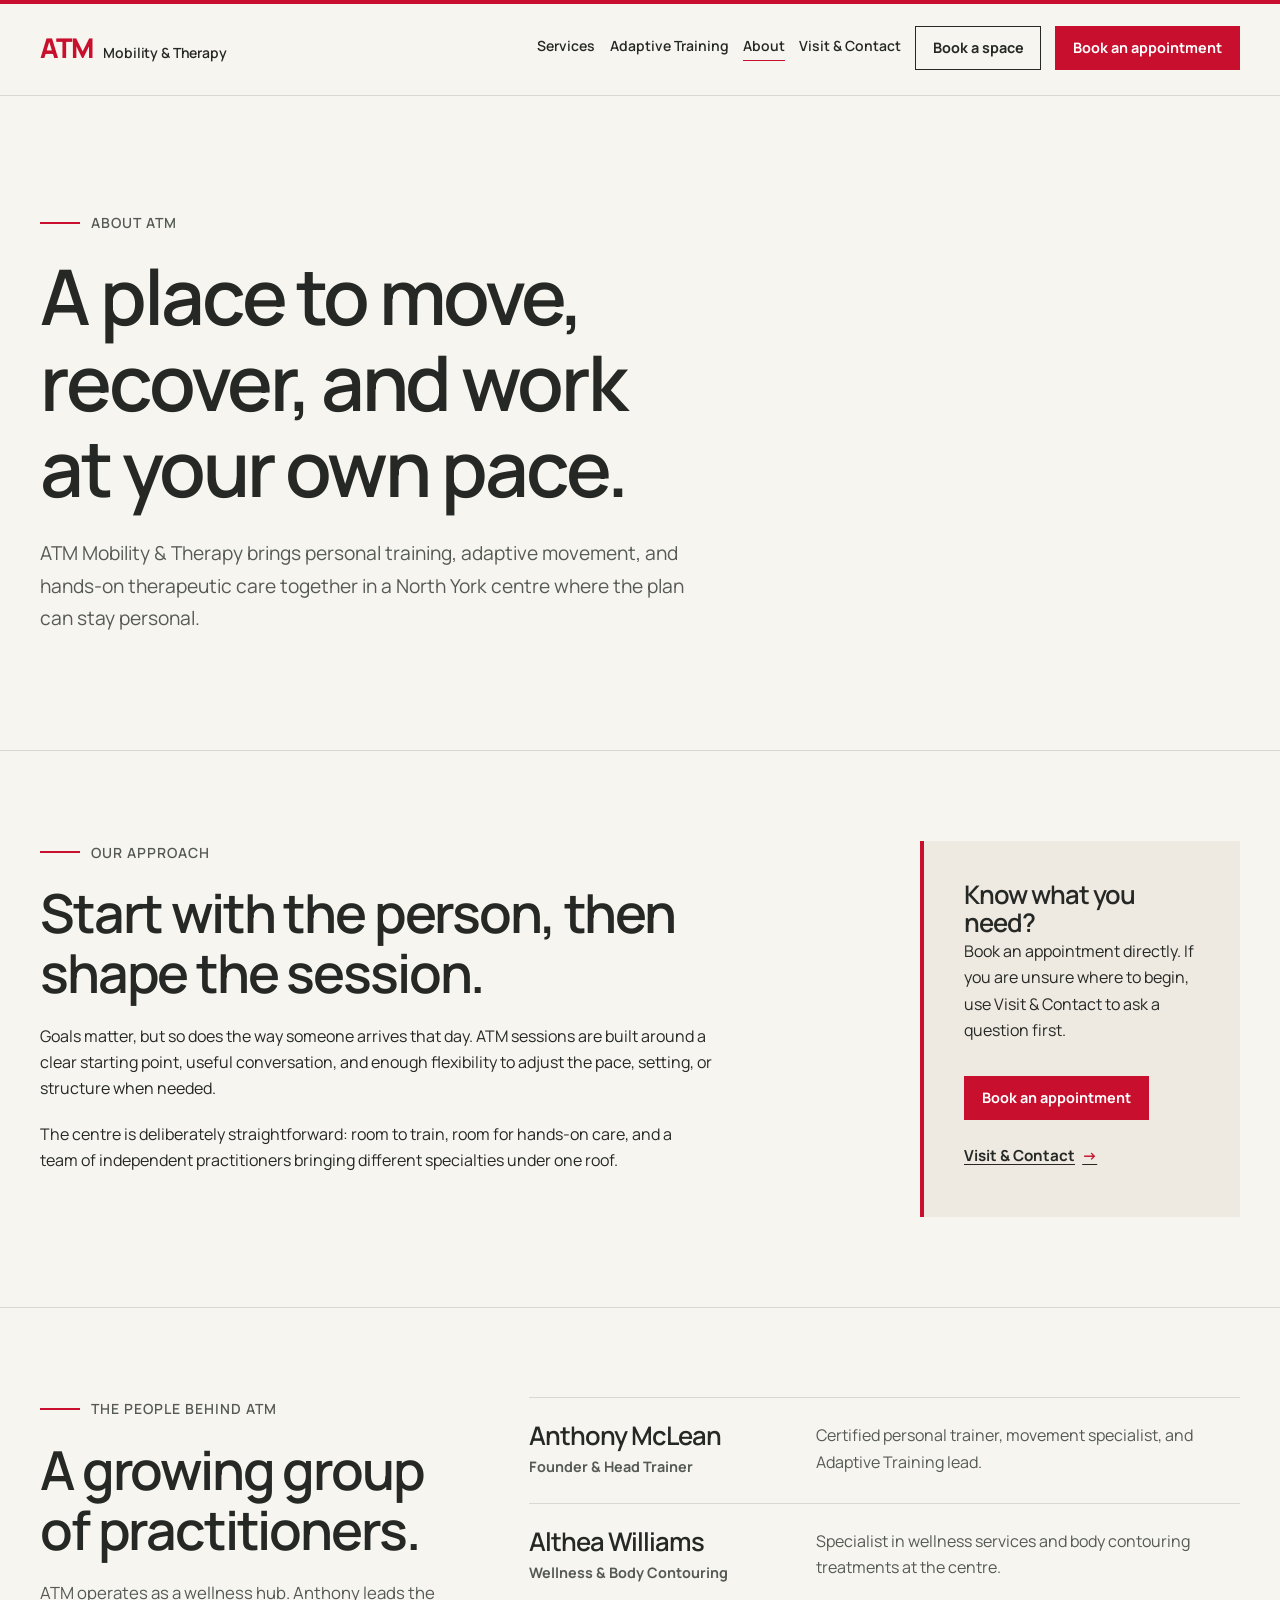
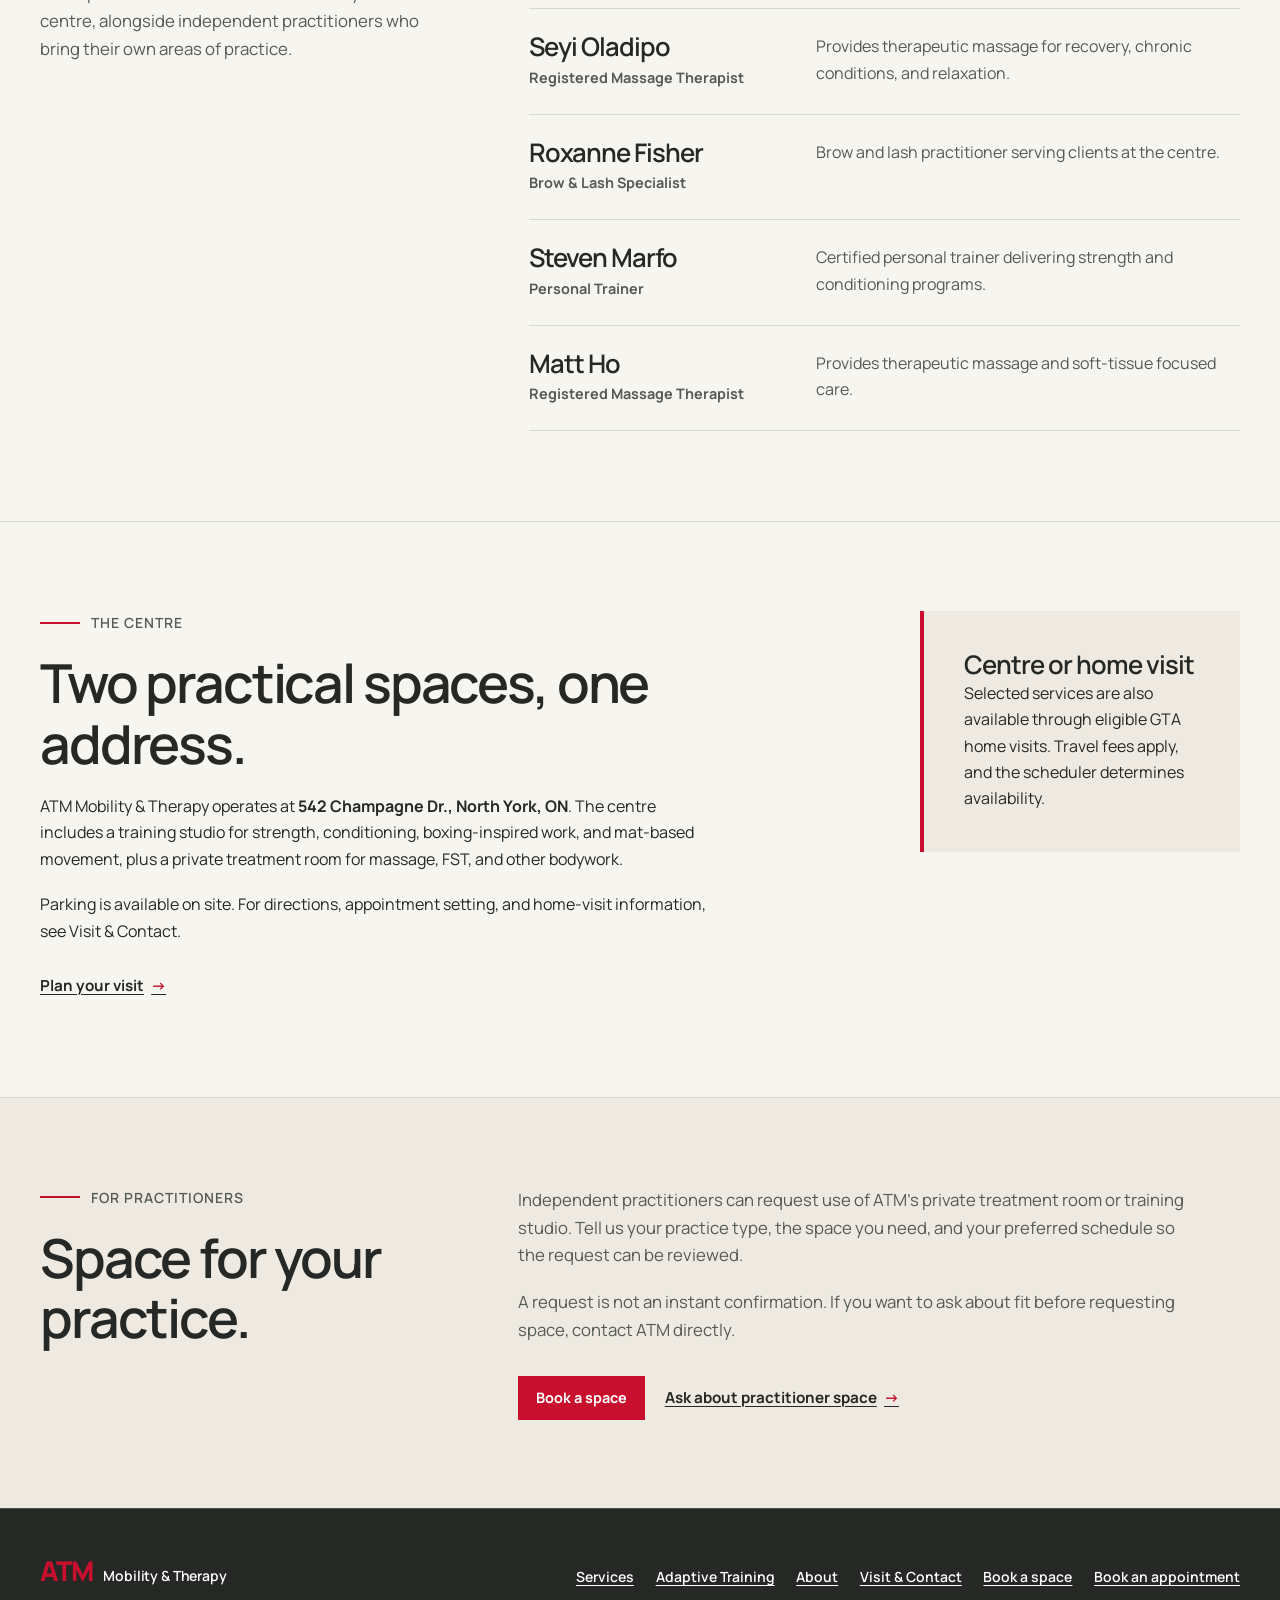
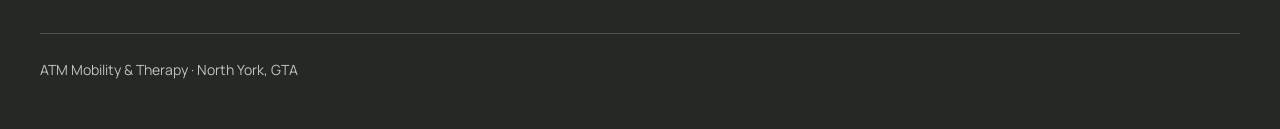
==== about.html @ 988692be "Add files via upload Deploy five-page editorial redesign" ====
<!DOCTYPE html>
<html lang="en">
<head>
  <meta charset="UTF-8">
  <meta name="viewport" content="width=device-width, initial-scale=1.0">
  <title>About ATM Mobility &amp; Therapy | People, approach, and space</title>
  <meta name="description" content="Meet the people behind ATM Mobility &amp; Therapy, learn about the North York centre, and request professional treatment or training space.">
  <meta property="og:title" content="About ATM Mobility &amp; Therapy | People, approach, and space">
  <meta property="og:description" content="Meet the people behind ATM, learn how sessions are approached, and explore the North York centre and practitioner space.">
  <meta property="og:type" content="website">
  <meta property="og:url" content="https://atmmobility.com/about.html">
  <meta property="og:site_name" content="ATM Mobility &amp; Therapy">
  <meta name="twitter:card" content="summary">
  <meta name="twitter:title" content="About ATM Mobility &amp; Therapy | People, approach, and space">
  <meta name="twitter:description" content="Meet the people behind ATM and learn about the North York centre and practitioner space.">
  <link rel="preconnect" href="https://fonts.googleapis.com">
  <link rel="preconnect" href="https://fonts.gstatic.com" crossorigin>
  <link href="https://fonts.googleapis.com/css2?family=Manrope:wght@400;500;600;700;800&amp;display=swap" rel="stylesheet">
  <link rel="canonical" href="https://atmmobility.com/about.html">
  <link rel="stylesheet" href="assets/site.css">
  <script type="application/ld+json">
  {
    "@context": "https://schema.org",
    "@type": "AboutPage",
    "name": "About ATM Mobility & Therapy",
    "url": "https://atmmobility.com/about.html",
    "mainEntity": {
      "@type": "LocalBusiness",
      "name": "ATM Mobility & Therapy",
      "address": {
        "@type": "PostalAddress",
        "streetAddress": "542 Champagne Dr.",
        "addressLocality": "North York",
        "addressRegion": "ON",
        "addressCountry": "CA"
      },
      "telephone": "+1-416-432-1684",
      "email": "info@atmmobility.com"
    }
  }
  </script>
</head>
<body>
  <a class="skip-link" href="#main">Skip to content</a>
  <header class="site-header">
    <a class="brand" href="index.html" aria-label="ATM Mobility &amp; Therapy home">ATM <span>Mobility &amp; Therapy</span></a>
    <button data-menu-toggle aria-expanded="false" aria-controls="site-menu" hidden>Menu</button>
    <nav id="site-menu" aria-label="Main navigation">
      <a href="services.html">Services</a>
      <a href="adaptive-training.html">Adaptive Training</a>
      <a href="about.html" aria-current="page">About</a>
      <a href="contact.html">Visit &amp; Contact</a>
      <a class="button button-outline" href="https://atm-practice-manager.onrender.com/request-space">Book a space</a>
      <a class="button" href="https://atm-practice-manager.onrender.com/schedule">Book an appointment</a>
    </nav>
  </header>

  <main id="main">
    <section class="page-intro" aria-labelledby="page-title">
      <div class="wrap">
        <p class="eyebrow">About ATM</p>
        <h1 id="page-title">A place to move, recover, and work at your own pace.</h1>
        <p class="lede">ATM Mobility &amp; Therapy brings personal training, adaptive movement, and hands-on therapeutic care together in a North York centre where the plan can stay personal.</p>
      </div>
    </section>

    <section class="detail-section" aria-labelledby="approach-heading">
      <div class="wrap article-grid">
        <div class="rich-text">
          <p class="eyebrow">Our approach</p>
          <h2 id="approach-heading">Start with the person, then shape the session.</h2>
          <p>Goals matter, but so does the way someone arrives that day. ATM sessions are built around a clear starting point, useful conversation, and enough flexibility to adjust the pace, setting, or structure when needed.</p>
          <p>The centre is deliberately straightforward: room to train, room for hands-on care, and a team of independent practitioners bringing different specialties under one roof.</p>
        </div>
        <aside class="callout">
          <h3>Know what you need?</h3>
          <p>Book an appointment directly. If you are unsure where to begin, use Visit &amp; Contact to ask a question first.</p>
          <div class="actions"><a class="button" href="https://atm-practice-manager.onrender.com/schedule">Book an appointment</a><a class="text-link" href="contact.html">Visit &amp; Contact</a></div>
        </aside>
      </div>
    </section>

    <section class="detail-section" id="team" aria-labelledby="team-heading">
      <div class="wrap section-grid">
        <div>
          <p class="eyebrow">The people behind ATM</p>
          <h2 id="team-heading">A growing group of practitioners.</h2>
          <p class="section-intro">ATM operates as a wellness hub. Anthony leads the centre, alongside independent practitioners who bring their own areas of practice.</p>
        </div>
        <div class="people-list">
          <article class="person"><div><h3>Anthony McLean</h3><p class="person-role">Founder &amp; Head Trainer</p></div><p>Certified personal trainer, movement specialist, and Adaptive Training lead.</p></article>
          <article class="person"><div><h3>Althea Williams</h3><p class="person-role">Wellness &amp; Body Contouring</p></div><p>Specialist in wellness services and body contouring treatments at the centre.</p></article>
          <article class="person"><div><h3>Seyi Oladipo</h3><p class="person-role">Registered Massage Therapist</p></div><p>Provides therapeutic massage for recovery, chronic conditions, and relaxation.</p></article>
          <article class="person"><div><h3>Roxanne Fisher</h3><p class="person-role">Brow &amp; Lash Specialist</p></div><p>Brow and lash practitioner serving clients at the centre.</p></article>
          <article class="person"><div><h3>Steven Marfo</h3><p class="person-role">Personal Trainer</p></div><p>Certified personal trainer delivering strength and conditioning programs.</p></article>
          <article class="person"><div><h3>Matt Ho</h3><p class="person-role">Registered Massage Therapist</p></div><p>Provides therapeutic massage and soft-tissue focused care.</p></article>
        </div>
      </div>
    </section>

    <section class="detail-section" id="centre" aria-labelledby="centre-heading">
      <div class="wrap article-grid">
        <div class="rich-text">
          <p class="eyebrow">The centre</p>
          <h2 id="centre-heading">Two practical spaces, one address.</h2>
          <p>ATM Mobility &amp; Therapy operates at <strong>542 Champagne Dr., North York, ON</strong>. The centre includes a training studio for strength, conditioning, boxing-inspired work, and mat-based movement, plus a private treatment room for massage, FST, and other bodywork.</p>
          <p>Parking is available on site. For directions, appointment setting, and home-visit information, see Visit &amp; Contact.</p>
          <p><a class="text-link" href="contact.html#visit">Plan your visit</a></p>
        </div>
        <aside class="callout">
          <h3>Centre or home visit</h3>
          <p>Selected services are also available through eligible GTA home visits. Travel fees apply, and the scheduler determines availability.</p>
        </aside>
      </div>
    </section>

    <section class="practitioner-band" id="practitioner-space" aria-labelledby="space-heading">
      <div class="wrap practitioner-grid">
        <div>
          <p class="eyebrow">For practitioners</p>
          <h2 id="space-heading">Space for your practice.</h2>
        </div>
        <div class="practitioner-copy">
          <p>Independent practitioners can request use of ATM's private treatment room or training studio. Tell us your practice type, the space you need, and your preferred schedule so the request can be reviewed.</p>
          <p class="section-intro">A request is not an instant confirmation. If you want to ask about fit before requesting space, contact ATM directly.</p>
          <div class="actions"><a class="button" href="https://atm-practice-manager.onrender.com/request-space">Book a space</a><a class="text-link" href="contact.html#practitioner-space">Ask about practitioner space</a></div>
        </div>
      </div>
    </section>
  </main>

  <footer class="site-footer">
    <div class="wrap footer-grid">
      <a class="brand" href="index.html" aria-label="ATM Mobility &amp; Therapy home">ATM <span>Mobility &amp; Therapy</span></a>
      <nav class="footer-links" aria-label="Footer navigation"><a href="services.html">Services</a><a href="adaptive-training.html">Adaptive Training</a><a href="about.html">About</a><a href="contact.html">Visit &amp; Contact</a><a href="https://atm-practice-manager.onrender.com/request-space">Book a space</a><a href="https://atm-practice-manager.onrender.com/schedule">Book an appointment</a></nav>
      <p class="footer-note">ATM Mobility &amp; Therapy · North York, GTA</p>
    </div>
  </footer>
  <script src="assets/site.js" defer></script>
</body>
</html>
---- assets/site.css ----
:root {
  --paper: #f7f5f0;
  --paper-deep: #eeeae1;
  --ink: #252824;
  --muted: #555a54;
  --line: #d8d9d1;
  --red: #c8102e;
  --red-dark: #9f0d25;
  --white: #fff;
  --measure: 75rem;
  --text-measure: 42rem;
  --shadow: 0 1.5rem 4rem rgba(37, 40, 36, .1);
}

*,
*::before,
*::after {
  box-sizing: border-box;
}

html {
  scroll-behavior: smooth;
  scroll-padding-top: 6rem;
}

body {
  margin: 0;
  background: var(--paper);
  color: var(--ink);
  font-family: Manrope, system-ui, -apple-system, BlinkMacSystemFont, "Segoe UI", sans-serif;
  font-size: 1rem;
  line-height: 1.65;
  text-rendering: optimizeLegibility;
}

body::before {
  position: fixed;
  inset: 0 0 auto;
  z-index: 100;
  height: .25rem;
  background: var(--red);
  content: "";
}

img {
  display: block;
  max-width: 100%;
}

a {
  color: inherit;
  text-underline-offset: .2em;
  text-decoration-thickness: .08em;
}

a:hover {
  text-decoration-color: var(--red);
}

button,
input,
select,
textarea {
  color: inherit;
  font: inherit;
}

a,
button,
input,
select,
textarea {
  touch-action: manipulation;
}

:focus-visible {
  outline: 3px solid var(--red);
  outline-offset: 5px;
}

h1,
h2,
h3 {
  margin-block: 0;
  font-weight: 600;
  letter-spacing: -.04em;
  line-height: 1.12;
  overflow-wrap: anywhere;
}

h1 {
  max-width: 12ch;
  font-size: clamp(2.8rem, 6vw, 5.6rem);
}

h2 {
  font-size: clamp(2.1rem, 4.2vw, 3.8rem);
}

h3 {
  font-size: clamp(1.25rem, 2vw, 1.6rem);
}

p {
  margin-block: 0;
}

.wrap {
  width: min(calc(100% - 3rem), var(--measure));
  margin-inline: auto;
}

.skip-link {
  position: fixed;
  top: .75rem;
  left: .75rem;
  z-index: 1000;
  padding: .7rem 1rem;
  background: var(--ink);
  color: var(--white);
  text-decoration: none;
  transform: translateY(-180%);
}

.skip-link:focus {
  transform: translateY(0);
}

.site-header {
  position: relative;
  z-index: 50;
  display: flex;
  min-height: 6rem;
  align-items: center;
  justify-content: space-between;
  gap: 1.5rem;
  padding: 1.15rem max(1.5rem, calc((100vw - var(--measure)) / 2));
  border-bottom: 1px solid var(--line);
  background: rgba(247, 245, 240, .96);
}

.brand {
  display: inline-flex;
  flex: 0 0 auto;
  min-width: 0;
  align-items: baseline;
  gap: .65rem;
  color: var(--red);
  font-size: 1.7rem;
  font-weight: 800;
  letter-spacing: -.05em;
  line-height: 1;
  text-decoration: none;
}

.brand span {
  min-width: 0;
  color: var(--ink);
  font-size: .875rem;
  font-weight: 600;
  letter-spacing: -.01em;
}

#site-menu {
  display: flex;
  flex: 1 1 30rem;
  flex-wrap: wrap;
  align-items: center;
  justify-content: flex-end;
  gap: clamp(.55rem, 1.1vw, 1.15rem);
}

#site-menu > a:not(.button) {
  padding-block: .65rem;
  font-size: .875rem;
  font-weight: 600;
  text-decoration: none;
  white-space: nowrap;
}

#site-menu > a:not(.button)::after {
  display: block;
  width: 100%;
  height: 1px;
  margin-top: .18rem;
  background: var(--red);
  content: "";
  transform: scaleX(0);
  transform-origin: left;
  transition: transform .18s ease;
}

#site-menu > a:not(.button):hover::after,
#site-menu > a[aria-current="page"]::after {
  transform: scaleX(1);
}

[data-menu-toggle] {
  min-height: 44px;
  padding: .55rem .9rem;
  border: 1px solid var(--ink);
  background: transparent;
  font-size: .875rem;
  font-weight: 700;
  cursor: pointer;
}

.button {
  display: inline-flex;
  min-height: 44px;
  align-items: center;
  justify-content: center;
  padding: .72rem 1.05rem;
  border: 1px solid var(--red);
  background: var(--red);
  color: var(--white);
  font-size: .9rem;
  font-weight: 700;
  line-height: 1.2;
  text-align: center;
  text-decoration: none;
  transition: background-color .18s ease, border-color .18s ease, color .18s ease;
}

.button:hover {
  border-color: var(--red-dark);
  background: var(--red-dark);
  text-decoration: none;
}

.button-outline {
  border-color: var(--ink);
  background: transparent;
  color: var(--ink);
}

.button-outline:hover {
  border-color: var(--ink);
  background: var(--ink);
  color: var(--white);
}

.button-light {
  border-color: var(--white);
  background: var(--white);
  color: var(--ink);
}

.button-light:hover {
  border-color: var(--paper-deep);
  background: var(--paper-deep);
}

.text-link {
  display: inline-flex;
  min-height: 44px;
  align-items: center;
  font-size: .95rem;
  font-weight: 700;
}

.text-link::after,
.service-link::after {
  margin-left: .45rem;
  color: var(--red);
  content: "\2192";
  transition: transform .18s ease;
}

.text-link:hover::after,
.service-link:hover::after {
  transform: translateX(.25rem);
}

.hero {
  padding-block: clamp(3.5rem, 8vw, 7.5rem);
}

.hero-grid {
  display: grid;
  grid-template-columns: 1.2fr 1fr;
  align-items: center;
  gap: clamp(2rem, 6vw, 6rem);
}

.hero-copy {
  padding-block: 1rem;
}

.hero-copy,
.hero-media,
.section-grid > *,
.article-grid > *,
.adaptive-grid > *,
.actions > * {
  min-width: 0;
}

.eyebrow {
  display: flex;
  align-items: center;
  gap: .7rem;
  margin: 0 0 1.2rem;
  color: var(--muted);
  font-size: .875rem;
  font-weight: 600;
  letter-spacing: .07em;
  text-transform: uppercase;
  overflow-wrap: anywhere;
}

.eyebrow::before {
  width: 2.5rem;
  height: 2px;
  background: var(--red);
  content: "";
}

.lede {
  max-width: 38rem;
  margin-top: 1.6rem;
  color: var(--muted);
  font-size: clamp(1.08rem, 1.5vw, 1.25rem);
  line-height: 1.7;
}

.actions {
  display: flex;
  flex-wrap: wrap;
  align-items: center;
  gap: .85rem 1.25rem;
  margin-top: 2rem;
}

.actions > * {
  white-space: normal;
  overflow-wrap: anywhere;
}

.hero-media {
  position: relative;
  margin: 0;
  overflow: hidden;
}

.hero-media::before {
  position: absolute;
  inset: -1.1rem 1.1rem 1.1rem -1.1rem;
  z-index: -1;
  border: 1px solid var(--line);
  content: "";
}

.hero-photo {
  width: 100%;
  height: auto;
  aspect-ratio: 3 / 4;
  object-fit: cover;
  object-position: 50% 43%;
  box-shadow: var(--shadow);
  transform: scale(1.035);
}

.section {
  padding-block: clamp(4.5rem, 9vw, 8rem);
  border-top: 1px solid var(--line);
}

.section-grid {
  display: grid;
  grid-template-columns: minmax(14rem, .72fr) minmax(0, 1.28fr);
  gap: clamp(2rem, 7vw, 7rem);
}

.section-heading {
  max-width: 12ch;
}

.section-intro {
  max-width: var(--text-measure);
  margin-top: 1.2rem;
  color: var(--muted);
  font-size: 1.05rem;
}

.service-list {
  border-bottom: 1px solid var(--line);
}

.service-row {
  display: grid;
  grid-template-columns: 1fr 1.4fr auto;
  align-items: start;
  gap: 2rem;
  padding-block: 2rem;
  border-top: 1px solid var(--line);
}

.service-row > * {
  min-width: 0;
}

.service-row h3 {
  padding-top: .12rem;
}

.service-row p {
  max-width: 34rem;
  color: var(--muted);
}

.service-link {
  display: inline-flex;
  min-height: 44px;
  align-items: center;
  font-size: .95rem;
  font-weight: 700;
  white-space: normal;
  overflow-wrap: anywhere;
}

.approach-grid {
  display: grid;
  grid-template-columns: 1fr 1fr;
  gap: clamp(2rem, 7vw, 7rem);
  align-items: end;
}

.approach-copy {
  max-width: 34rem;
}

.approach-copy p + p {
  margin-top: 1rem;
}

.location-grid {
  display: grid;
  grid-template-columns: 1.05fr .95fr;
  gap: clamp(2.5rem, 7vw, 7rem);
  align-items: center;
}

.location-media {
  margin: 0;
}

.location-frame {
  height: clamp(22rem, 48vw, 34rem);
  overflow: hidden;
  background: var(--ink);
}

.location-photo {
  width: 100%;
  height: 100%;
  object-fit: cover;
  object-position: 50% 30%;
}

figcaption {
  margin-top: .8rem;
  color: var(--muted);
  font-size: .875rem;
}

.location-copy address {
  margin-block: 1.4rem;
  font-size: 1.1rem;
  font-style: normal;
  font-weight: 700;
}

.location-copy p {
  max-width: 38rem;
  color: var(--muted);
}

.service-note {
  margin-top: 1.25rem;
  padding-left: 1.1rem;
  border-left: 3px solid var(--red);
  color: var(--ink) !important;
}

.practitioner-band {
  padding-block: clamp(3.5rem, 7vw, 5.5rem);
  border-top: 1px solid var(--line);
  background: var(--paper-deep);
}

.practitioner-grid {
  display: grid;
  grid-template-columns: .7fr 1.3fr;
  gap: clamp(2rem, 7vw, 7rem);
  align-items: start;
}

.practitioner-copy {
  max-width: 42rem;
}

.practitioner-copy p {
  color: var(--muted);
  font-size: 1.05rem;
}

.booking-band {
  padding-block: clamp(4rem, 9vw, 7rem);
  background: var(--ink);
  color: var(--white);
}

.booking-band .eyebrow {
  color: #d7dad4;
}

.booking-grid {
  display: grid;
  grid-template-columns: 1fr auto;
  gap: 2rem;
  align-items: end;
}

.booking-grid h2 {
  max-width: 14ch;
}

.booking-grid p {
  max-width: 40rem;
  margin-top: 1.2rem;
  color: #d7dad4;
}

.booking-band .text-link {
  color: var(--white);
}

.site-footer {
  padding-block: 3rem;
  border-top: 1px solid #4c514b;
  background: var(--ink);
  color: var(--white);
}

.footer-grid {
  display: grid;
  grid-template-columns: auto 1fr;
  gap: 2rem 4rem;
  align-items: start;
}

.site-footer .brand span {
  color: var(--white);
}

.footer-links {
  display: flex;
  flex-wrap: wrap;
  justify-content: flex-end;
  gap: .8rem 1.35rem;
}

.footer-links a {
  min-height: 44px;
  padding-block: .55rem;
  font-size: .875rem;
  font-weight: 600;
}

.footer-note {
  grid-column: 1 / -1;
  padding-top: 1.5rem;
  border-top: 1px solid #4c514b;
  color: #bfc3bd;
  font-size: .875rem;
}

/* Reusable text-led detail-page primitives. */
.page-intro {
  padding-block: clamp(4rem, 9vw, 8rem);
}

.page-intro .lede {
  max-width: var(--text-measure);
}

.article-grid {
  display: grid;
  grid-template-columns: minmax(0, 1fr) minmax(14rem, 20rem);
  gap: clamp(2.5rem, 7vw, 7rem);
  align-items: start;
}

.rich-text {
  max-width: var(--text-measure);
}

.rich-text > * + * {
  margin-top: 1.2rem;
}

.detail-section {
  padding-block: clamp(3.5rem, 7vw, 6rem);
  border-top: 1px solid var(--line);
}

.facts {
  margin: 0;
  border-top: 1px solid var(--line);
}

.facts div {
  display: grid;
  grid-template-columns: 1fr 1.5fr;
  gap: 1rem;
  padding-block: 1rem;
  border-bottom: 1px solid var(--line);
}

.facts dt {
  font-weight: 700;
}

.facts dd {
  margin: 0;
  color: var(--muted);
}

.callout {
  padding: clamp(1.5rem, 4vw, 2.5rem);
  border-left: 4px solid var(--red);
  background: var(--paper-deep);
}

.treatment-list {
  border-top: 1px solid var(--line);
}

.treatment {
  padding-block: 2rem;
  border-bottom: 1px solid var(--line);
}

.treatment > * + * {
  margin-top: .8rem;
}

.treatment p {
  max-width: 38rem;
  color: var(--muted);
}

.treatment-facts {
  color: var(--ink) !important;
}

.adaptive-grid {
  display: grid;
  grid-template-columns: minmax(0, 1.15fr) minmax(18rem, .85fr);
  gap: clamp(2rem, 7vw, 7rem);
  align-items: center;
}

.adaptive-media {
  margin: 0;
}

.adaptive-media img {
  width: 100%;
  height: auto;
  aspect-ratio: 1;
  object-fit: cover;
  object-position: center;
  box-shadow: var(--shadow);
}

@media (max-width: 1100px) {
  .site-header {
    flex-wrap: wrap;
    min-height: 5rem;
  }

  .js [data-menu-toggle] {
    display: inline-flex;
    margin-left: auto;
  }

  #site-menu {
    width: 100%;
    flex-direction: column;
    align-items: stretch;
    gap: .2rem;
    padding-block: .6rem 1rem;
  }

  #site-menu > a:not(.button) {
    min-height: 44px;
    padding: .65rem 0;
  }

  #site-menu > a:not(.button)::after {
    display: none;
  }

  .js #site-menu {
    display: none;
  }

  .js #site-menu.is-open {
    display: flex;
  }

  .booking-grid {
    grid-template-columns: 1fr;
    align-items: start;
  }

  .booking-grid .actions {
    margin-top: 0;
  }
}

@media (min-width: 1101px) {
  [data-menu-toggle] {
    display: none;
  }
}

@media (max-width: 800px) {
  .hero-grid,
  .section-grid,
  .approach-grid,
  .location-grid,
  .practitioner-grid,
  .article-grid,
  .adaptive-grid {
    grid-template-columns: 1fr;
  }

  .hero-copy {
    order: 1;
  }

  .hero-media {
    order: 2;
    width: min(92%, 34rem);
    margin: 1rem 0 0 auto;
  }

  .adaptive-media {
    width: min(92%, 34rem);
    margin: 1rem 0 0 auto;
  }

  .section-heading {
    max-width: 16ch;
  }

  .approach-grid {
    align-items: start;
  }

  .location-frame {
    height: clamp(20rem, 95vw, 30rem);
  }

  .footer-grid {
    grid-template-columns: 1fr;
  }

  .footer-links {
    justify-content: flex-start;
  }
}

@media (max-width: 700px) {
  .wrap {
    width: calc(100% - 2rem);
  }

  .site-header {
    gap: .75rem;
    padding-inline: 1rem;
  }

  .site-header .brand {
    flex: 1 1 0;
  }

  .site-header .brand span {
    max-width: 9rem;
    overflow-wrap: anywhere;
  }

  .hero {
    padding-top: 3.25rem;
  }

  .hero-grid,
  .service-row {
    grid-template-columns: 1fr;
  }

  .hero-media::before {
    inset: -.65rem .65rem .65rem -.65rem;
  }

  .service-row {
    gap: .75rem;
  }

  .service-link {
    justify-self: start;
  }

  .actions {
    align-items: stretch;
  }

  .actions .button {
    width: 100%;
  }

  .facts div {
    grid-template-columns: 1fr;
    gap: .25rem;
  }
}

@media (max-width: 360px) {
  .brand span {
    display: none;
  }
}

@media (prefers-reduced-motion: reduce) {
  *,
  *::before,
  *::after {
    scroll-behavior: auto !important;
    animation: none !important;
    transition: none !important;
  }
}

/* About and Visit & Contact. */
.people-list {
  border-top: 1px solid var(--line);
}

.person {
  display: grid;
  grid-template-columns: minmax(12rem, .75fr) minmax(0, 1.25fr);
  gap: 1rem 2rem;
  padding-block: 1.5rem;
  border-bottom: 1px solid var(--line);
}

.person > * {
  min-width: 0;
}

.person-role {
  margin-top: .25rem;
  color: var(--muted);
  font-size: .9rem;
  font-weight: 700;
}

.person > p {
  color: var(--muted);
}

.contact-grid {
  display: grid;
  grid-template-columns: minmax(0, 1fr) minmax(18rem, .85fr);
  gap: clamp(2.5rem, 7vw, 7rem);
  align-items: start;
}

.contact-grid > *,
.form-grid > * {
  min-width: 0;
}

.contact-details {
  margin: 0;
  border-top: 1px solid var(--line);
}

.contact-details div {
  display: grid;
  grid-template-columns: 6rem minmax(0, 1fr);
  gap: 1rem;
  padding-block: 1rem;
  border-bottom: 1px solid var(--line);
}

.contact-details dt {
  font-weight: 700;
}

.contact-details dd {
  min-width: 0;
  margin: 0;
  color: var(--muted);
  overflow-wrap: anywhere;
}

.plain-list {
  margin: 0;
  padding-left: 1.25rem;
}

.plain-list li + li {
  margin-top: .45rem;
}

.contact-form {
  display: grid;
  gap: 1.15rem;
}

.form-grid {
  display: grid;
  grid-template-columns: repeat(2, minmax(0, 1fr));
  gap: 1rem;
}

.contact-form label {
  display: grid;
  gap: .45rem;
  font-size: .9rem;
  font-weight: 700;
}

.contact-form input,
.contact-form select,
.contact-form textarea {
  width: 100%;
  min-height: 48px;
  padding: .75rem .85rem;
  border: 1px solid #9b9e98;
  border-radius: 0;
  background: var(--white);
}

.contact-form textarea {
  min-height: 9rem;
  resize: vertical;
}

.contact-form .button {
  justify-self: start;
}

.contact-status {
  min-height: 1.65em;
  color: var(--muted);
  font-size: .9rem;
}

@media (max-width: 800px) {
  .person,
  .contact-grid {
    grid-template-columns: 1fr;
  }
}

@media (max-width: 540px) {
  .form-grid,
  .contact-details div {
    grid-template-columns: 1fr;
  }
}
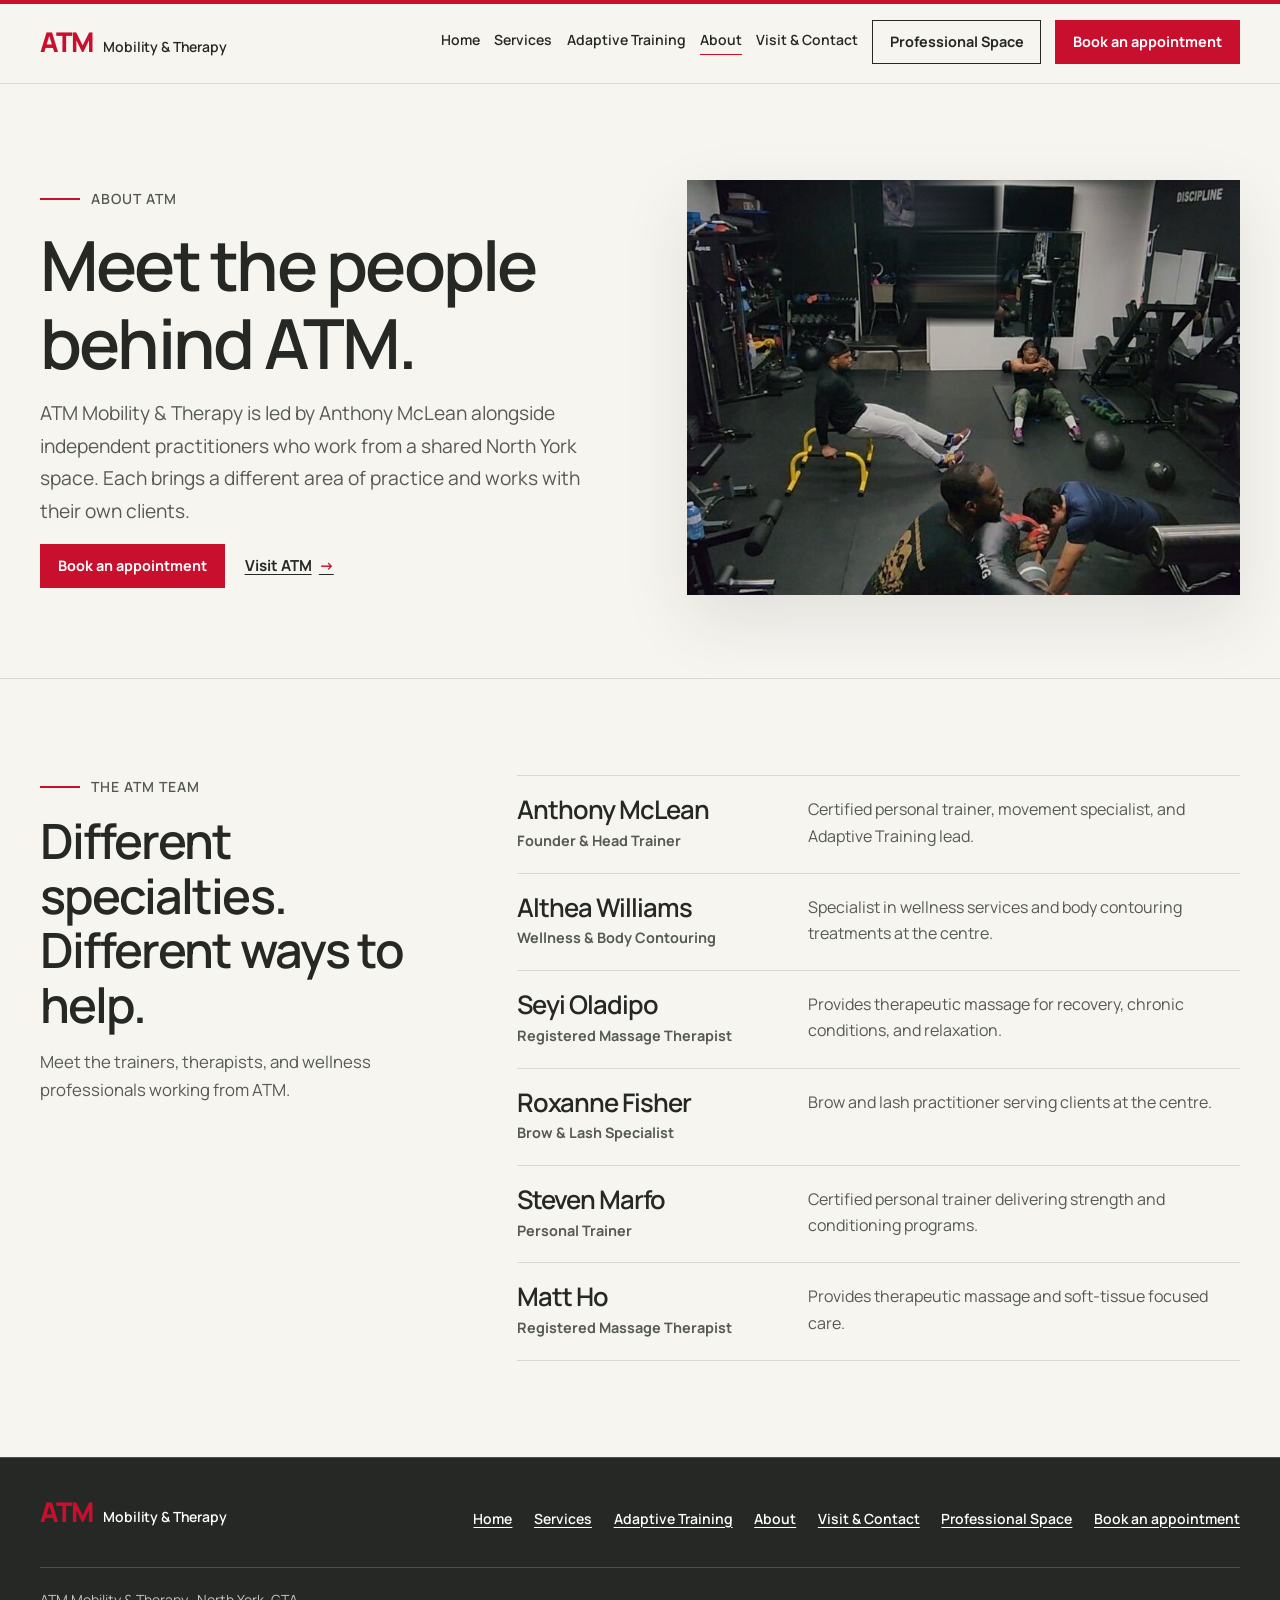
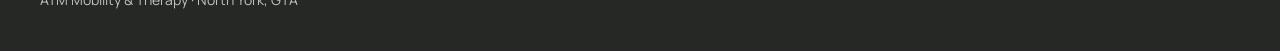
==== commit e04f5031: "Add files via upload" ====
--- a/about.html
+++ b/about.html
@@ -3,16 +3,16 @@
 <head>
   <meta charset="UTF-8">
   <meta name="viewport" content="width=device-width, initial-scale=1.0">
-  <title>About ATM Mobility &amp; Therapy | People, approach, and space</title>
-  <meta name="description" content="Meet the people behind ATM Mobility &amp; Therapy, learn about the North York centre, and request professional treatment or training space.">
-  <meta property="og:title" content="About ATM Mobility &amp; Therapy | People, approach, and space">
-  <meta property="og:description" content="Meet the people behind ATM, learn how sessions are approached, and explore the North York centre and practitioner space.">
+  <title>About ATM Mobility &amp; Therapy | Meet the team</title>
+  <meta name="description" content="Meet Anthony McLean and the independent practitioners who work from ATM Mobility &amp; Therapy in North York.">
+  <meta property="og:title" content="About ATM Mobility &amp; Therapy | Meet the team">
+  <meta property="og:description" content="Meet the people behind ATM Mobility &amp; Therapy in North York.">
   <meta property="og:type" content="website">
   <meta property="og:url" content="https://atmmobility.com/about.html">
   <meta property="og:site_name" content="ATM Mobility &amp; Therapy">
   <meta name="twitter:card" content="summary">
-  <meta name="twitter:title" content="About ATM Mobility &amp; Therapy | People, approach, and space">
-  <meta name="twitter:description" content="Meet the people behind ATM and learn about the North York centre and practitioner space.">
+  <meta name="twitter:title" content="About ATM Mobility &amp; Therapy | Meet the team">
+  <meta name="twitter:description" content="Meet the people behind ATM Mobility &amp; Therapy in North York.">
   <link rel="preconnect" href="https://fonts.googleapis.com">
   <link rel="preconnect" href="https://fonts.gstatic.com" crossorigin>
   <link href="https://fonts.googleapis.com/css2?family=Manrope:wght@400;500;600;700;800&amp;display=swap" rel="stylesheet">
@@ -46,46 +46,35 @@
     <a class="brand" href="index.html" aria-label="ATM Mobility &amp; Therapy home">ATM <span>Mobility &amp; Therapy</span></a>
     <button data-menu-toggle aria-expanded="false" aria-controls="site-menu" hidden>Menu</button>
     <nav id="site-menu" aria-label="Main navigation">
+      <a href="index.html">Home</a>
       <a href="services.html">Services</a>
       <a href="adaptive-training.html">Adaptive Training</a>
       <a href="about.html" aria-current="page">About</a>
       <a href="contact.html">Visit &amp; Contact</a>
-      <a class="button button-outline" href="https://atm-practice-manager.onrender.com/request-space">Book a space</a>
+      <a class="button button-outline" href="professional-space.html">Professional Space</a>
       <a class="button" href="https://atm-practice-manager.onrender.com/schedule">Book an appointment</a>
     </nav>
   </header>
 
   <main id="main">
-    <section class="page-intro" aria-labelledby="page-title">
-      <div class="wrap">
-        <p class="eyebrow">About ATM</p>
-        <h1 id="page-title">A place to move, recover, and work at your own pace.</h1>
-        <p class="lede">ATM Mobility &amp; Therapy brings personal training, adaptive movement, and hands-on therapeutic care together in a North York centre where the plan can stay personal.</p>
+    <section class="page-intro about-intro" aria-labelledby="page-title">
+      <div class="wrap media-split">
+        <div class="marketing-copy">
+          <p class="eyebrow">About ATM</p>
+          <h1 id="page-title">Meet the people behind ATM.</h1>
+          <p class="lede">ATM Mobility &amp; Therapy is led by Anthony McLean alongside independent practitioners who work from a shared North York space. Each brings a different area of practice and works with their own clients.</p>
+          <div class="actions"><a class="button" href="https://atm-practice-manager.onrender.com/schedule">Book an appointment</a><a class="text-link" href="contact.html#visit">Visit ATM</a></div>
+        </div>
+        <figure class="editorial-media about-hero-media"><img src="group.jpg" alt="A small group training together with a coach at ATM" width="1200" height="800" fetchpriority="high"></figure>
       </div>
     </section>
 
-    <section class="detail-section" aria-labelledby="approach-heading">
-      <div class="wrap article-grid">
-        <div class="rich-text">
-          <p class="eyebrow">Our approach</p>
-          <h2 id="approach-heading">Start with the person, then shape the session.</h2>
-          <p>Goals matter, but so does the way someone arrives that day. ATM sessions are built around a clear starting point, useful conversation, and enough flexibility to adjust the pace, setting, or structure when needed.</p>
-          <p>The centre is deliberately straightforward: room to train, room for hands-on care, and a team of independent practitioners bringing different specialties under one roof.</p>
-        </div>
-        <aside class="callout">
-          <h3>Know what you need?</h3>
-          <p>Book an appointment directly. If you are unsure where to begin, use Visit &amp; Contact to ask a question first.</p>
-          <div class="actions"><a class="button" href="https://atm-practice-manager.onrender.com/schedule">Book an appointment</a><a class="text-link" href="contact.html">Visit &amp; Contact</a></div>
-        </aside>
-      </div>
-    </section>
-
-    <section class="detail-section" id="team" aria-labelledby="team-heading">
+    <section class="marketing-section" id="team" aria-labelledby="team-heading">
       <div class="wrap section-grid">
         <div>
-          <p class="eyebrow">The people behind ATM</p>
-          <h2 id="team-heading">A growing group of practitioners.</h2>
-          <p class="section-intro">ATM operates as a wellness hub. Anthony leads the centre, alongside independent practitioners who bring their own areas of practice.</p>
+          <p class="eyebrow">The ATM team</p>
+          <h2 id="team-heading">Different specialties. Different ways to help.</h2>
+          <p class="section-intro">Meet the trainers, therapists, and wellness professionals working from ATM.</p>
         </div>
         <div class="people-list">
           <article class="person"><div><h3>Anthony McLean</h3><p class="person-role">Founder &amp; Head Trainer</p></div><p>Certified personal trainer, movement specialist, and Adaptive Training lead.</p></article>
@@ -97,42 +86,12 @@
         </div>
       </div>
     </section>
-
-    <section class="detail-section" id="centre" aria-labelledby="centre-heading">
-      <div class="wrap article-grid">
-        <div class="rich-text">
-          <p class="eyebrow">The centre</p>
-          <h2 id="centre-heading">Two practical spaces, one address.</h2>
-          <p>ATM Mobility &amp; Therapy operates at <strong>542 Champagne Dr., North York, ON</strong>. The centre includes a training studio for strength, conditioning, boxing-inspired work, and mat-based movement, plus a private treatment room for massage, FST, and other bodywork.</p>
-          <p>Parking is available on site. For directions, appointment setting, and home-visit information, see Visit &amp; Contact.</p>
-          <p><a class="text-link" href="contact.html#visit">Plan your visit</a></p>
-        </div>
-        <aside class="callout">
-          <h3>Centre or home visit</h3>
-          <p>Selected services are also available through eligible GTA home visits. Travel fees apply, and the scheduler determines availability.</p>
-        </aside>
-      </div>
-    </section>
-
-    <section class="practitioner-band" id="practitioner-space" aria-labelledby="space-heading">
-      <div class="wrap practitioner-grid">
-        <div>
-          <p class="eyebrow">For practitioners</p>
-          <h2 id="space-heading">Space for your practice.</h2>
-        </div>
-        <div class="practitioner-copy">
-          <p>Independent practitioners can request use of ATM's private treatment room or training studio. Tell us your practice type, the space you need, and your preferred schedule so the request can be reviewed.</p>
-          <p class="section-intro">A request is not an instant confirmation. If you want to ask about fit before requesting space, contact ATM directly.</p>
-          <div class="actions"><a class="button" href="https://atm-practice-manager.onrender.com/request-space">Book a space</a><a class="text-link" href="contact.html#practitioner-space">Ask about practitioner space</a></div>
-        </div>
-      </div>
-    </section>
   </main>
 
   <footer class="site-footer">
     <div class="wrap footer-grid">
       <a class="brand" href="index.html" aria-label="ATM Mobility &amp; Therapy home">ATM <span>Mobility &amp; Therapy</span></a>
-      <nav class="footer-links" aria-label="Footer navigation"><a href="services.html">Services</a><a href="adaptive-training.html">Adaptive Training</a><a href="about.html">About</a><a href="contact.html">Visit &amp; Contact</a><a href="https://atm-practice-manager.onrender.com/request-space">Book a space</a><a href="https://atm-practice-manager.onrender.com/schedule">Book an appointment</a></nav>
+      <nav class="footer-links" aria-label="Footer navigation"><a href="index.html">Home</a><a href="services.html">Services</a><a href="adaptive-training.html">Adaptive Training</a><a href="about.html">About</a><a href="contact.html">Visit &amp; Contact</a><a href="professional-space.html">Professional Space</a><a href="https://atm-practice-manager.onrender.com/schedule">Book an appointment</a></nav>
       <p class="footer-note">ATM Mobility &amp; Therapy · North York, GTA</p>
     </div>
   </footer>
--- a/assets/site.css
+++ b/assets/site.css
@@ -90,11 +90,11 @@
 
 h1 {
   max-width: 12ch;
-  font-size: clamp(2.8rem, 6vw, 5.6rem);
+  font-size: clamp(2.5rem, 5.4vw, 5rem);
 }
 
 h2 {
-  font-size: clamp(2.1rem, 4.2vw, 3.8rem);
+  font-size: clamp(1.9rem, 3.8vw, 3.3rem);
 }
 
 h3 {
@@ -130,11 +130,11 @@
   position: relative;
   z-index: 50;
   display: flex;
-  min-height: 6rem;
+  min-height: 5.25rem;
   align-items: center;
   justify-content: space-between;
   gap: 1.5rem;
-  padding: 1.15rem max(1.5rem, calc((100vw - var(--measure)) / 2));
+  padding: .9rem max(1.5rem, calc((100vw - var(--measure)) / 2));
   border-bottom: 1px solid var(--line);
   background: rgba(247, 245, 240, .96);
 }
@@ -273,14 +273,14 @@
 }
 
 .hero {
-  padding-block: clamp(3.5rem, 8vw, 7.5rem);
+  padding-block: clamp(3rem, 6.8vw, 6.25rem);
 }
 
 .hero-grid {
   display: grid;
   grid-template-columns: 1.2fr 1fr;
   align-items: center;
-  gap: clamp(2rem, 6vw, 6rem);
+  gap: clamp(1.75rem, 5vw, 5rem);
 }
 
 .hero-copy {
@@ -300,7 +300,7 @@
   display: flex;
   align-items: center;
   gap: .7rem;
-  margin: 0 0 1.2rem;
+  margin: 0 0 1rem;
   color: var(--muted);
   font-size: .875rem;
   font-weight: 600;
@@ -318,7 +318,7 @@
 
 .lede {
   max-width: 38rem;
-  margin-top: 1.6rem;
+  margin-top: 1.3rem;
   color: var(--muted);
   font-size: clamp(1.08rem, 1.5vw, 1.25rem);
   line-height: 1.7;
@@ -329,7 +329,7 @@
   flex-wrap: wrap;
   align-items: center;
   gap: .85rem 1.25rem;
-  margin-top: 2rem;
+  margin-top: 1.6rem;
 }
 
 .actions > * {
@@ -362,14 +362,14 @@
 }
 
 .section {
-  padding-block: clamp(4.5rem, 9vw, 8rem);
+  padding-block: clamp(3.75rem, 7.5vw, 6.5rem);
   border-top: 1px solid var(--line);
 }
 
 .section-grid {
   display: grid;
   grid-template-columns: minmax(14rem, .72fr) minmax(0, 1.28fr);
-  gap: clamp(2rem, 7vw, 7rem);
+  gap: clamp(1.75rem, 5.5vw, 5.5rem);
 }
 
 .section-heading {
@@ -378,7 +378,7 @@
 
 .section-intro {
   max-width: var(--text-measure);
-  margin-top: 1.2rem;
+  margin-top: 1rem;
   color: var(--muted);
   font-size: 1.05rem;
 }
@@ -392,7 +392,7 @@
   grid-template-columns: 1fr 1.4fr auto;
   align-items: start;
   gap: 2rem;
-  padding-block: 2rem;
+  padding-block: 1.6rem;
   border-top: 1px solid var(--line);
 }
 
@@ -422,7 +422,7 @@
 .approach-grid {
   display: grid;
   grid-template-columns: 1fr 1fr;
-  gap: clamp(2rem, 7vw, 7rem);
+  gap: clamp(1.75rem, 5.5vw, 5.5rem);
   align-items: end;
 }
 
@@ -437,7 +437,7 @@
 .location-grid {
   display: grid;
   grid-template-columns: 1.05fr .95fr;
-  gap: clamp(2.5rem, 7vw, 7rem);
+  gap: clamp(2rem, 5.5vw, 5.5rem);
   align-items: center;
 }
 
@@ -484,7 +484,7 @@
 }
 
 .practitioner-band {
-  padding-block: clamp(3.5rem, 7vw, 5.5rem);
+  padding-block: clamp(2.9rem, 5.8vw, 4.6rem);
   border-top: 1px solid var(--line);
   background: var(--paper-deep);
 }
@@ -492,7 +492,7 @@
 .practitioner-grid {
   display: grid;
   grid-template-columns: .7fr 1.3fr;
-  gap: clamp(2rem, 7vw, 7rem);
+  gap: clamp(1.75rem, 5.5vw, 5.5rem);
   align-items: start;
 }
 
@@ -506,7 +506,7 @@
 }
 
 .booking-band {
-  padding-block: clamp(4rem, 9vw, 7rem);
+  padding-block: clamp(3.4rem, 7.5vw, 5.75rem);
   background: var(--ink);
   color: var(--white);
 }
@@ -528,7 +528,7 @@
 
 .booking-grid p {
   max-width: 40rem;
-  margin-top: 1.2rem;
+  margin-top: 1rem;
   color: #d7dad4;
 }
 
@@ -537,7 +537,7 @@
 }
 
 .site-footer {
-  padding-block: 3rem;
+  padding-block: 2.5rem;
   border-top: 1px solid #4c514b;
   background: var(--ink);
   color: var(--white);
@@ -546,7 +546,7 @@
 .footer-grid {
   display: grid;
   grid-template-columns: auto 1fr;
-  gap: 2rem 4rem;
+  gap: 1.6rem 3rem;
   align-items: start;
 }
 
@@ -570,7 +570,7 @@
 
 .footer-note {
   grid-column: 1 / -1;
-  padding-top: 1.5rem;
+  padding-top: 1.2rem;
   border-top: 1px solid #4c514b;
   color: #bfc3bd;
   font-size: .875rem;
@@ -578,7 +578,7 @@
 
 /* Reusable text-led detail-page primitives. */
 .page-intro {
-  padding-block: clamp(4rem, 9vw, 8rem);
+  padding-block: clamp(3.25rem, 7.5vw, 6.5rem);
 }
 
 .page-intro .lede {
@@ -588,7 +588,7 @@
 .article-grid {
   display: grid;
   grid-template-columns: minmax(0, 1fr) minmax(14rem, 20rem);
-  gap: clamp(2.5rem, 7vw, 7rem);
+  gap: clamp(2rem, 5.5vw, 5.5rem);
   align-items: start;
 }
 
@@ -597,11 +597,11 @@
 }
 
 .rich-text > * + * {
-  margin-top: 1.2rem;
+  margin-top: 1rem;
 }
 
 .detail-section {
-  padding-block: clamp(3.5rem, 7vw, 6rem);
+  padding-block: clamp(3rem, 6vw, 5rem);
   border-top: 1px solid var(--line);
 }
 
@@ -638,7 +638,7 @@
 }
 
 .treatment {
-  padding-block: 2rem;
+  padding-block: 1.6rem;
   border-bottom: 1px solid var(--line);
 }
 
@@ -658,7 +658,7 @@
 .adaptive-grid {
   display: grid;
   grid-template-columns: minmax(0, 1.15fr) minmax(18rem, .85fr);
-  gap: clamp(2rem, 7vw, 7rem);
+  gap: clamp(1.75rem, 5.5vw, 5.5rem);
   align-items: center;
 }
 
@@ -853,7 +853,7 @@
   display: grid;
   grid-template-columns: minmax(12rem, .75fr) minmax(0, 1.25fr);
   gap: 1rem 2rem;
-  padding-block: 1.5rem;
+  padding-block: 1.25rem;
   border-bottom: 1px solid var(--line);
 }
 
@@ -875,7 +875,7 @@
 .contact-grid {
   display: grid;
   grid-template-columns: minmax(0, 1fr) minmax(18rem, .85fr);
-  gap: clamp(2.5rem, 7vw, 7rem);
+  gap: clamp(2rem, 5.5vw, 5.5rem);
   align-items: start;
 }
 
@@ -974,3 +974,267 @@
     grid-template-columns: 1fr;
   }
 }
+
+/* Marketing refresh: stronger visual rhythm without returning to card-heavy layouts. */
+.marketing-section {
+  padding-block: clamp(3.75rem, 7.5vw, 6.5rem);
+  border-top: 1px solid var(--line);
+}
+
+.media-split {
+  display: grid;
+  grid-template-columns: minmax(0, 1fr) minmax(18rem, .95fr);
+  gap: clamp(2rem, 5vw, 5rem);
+  align-items: center;
+}
+
+.media-split > *,
+.statement-grid > *,
+.location-simple-grid > * {
+  min-width: 0;
+}
+
+.media-split-reverse {
+  grid-template-columns: minmax(18rem, .95fr) minmax(0, 1fr);
+}
+
+.media-split-reverse .editorial-media {
+  order: -1;
+}
+
+.marketing-copy {
+  max-width: 42rem;
+}
+
+.marketing-copy > * + * {
+  margin-top: 1rem;
+}
+
+.marketing-copy .eyebrow + h2 {
+  margin-top: 0;
+}
+
+.marketing-service-list {
+  margin-block: 1.6rem;
+  border-top: 1px solid var(--line);
+}
+
+.marketing-service {
+  padding-block: 1.1rem;
+  border-bottom: 1px solid var(--line);
+}
+
+.marketing-service p {
+  max-width: 38rem;
+  margin-top: .65rem;
+  color: var(--muted);
+}
+
+.marketing-service-featured {
+  padding-left: 1.25rem;
+  border-left: 3px solid var(--red);
+}
+
+.marketing-service-featured .service-link {
+  margin-top: .65rem;
+}
+
+.editorial-media {
+  margin: 0;
+  overflow: hidden;
+  background: var(--ink);
+  box-shadow: var(--shadow);
+}
+
+.editorial-media img {
+  width: 100%;
+  height: auto;
+  aspect-ratio: 4 / 5;
+  object-fit: cover;
+}
+
+.editorial-media-training img {
+  aspect-ratio: 4 / 5;
+  object-position: 50% 30%;
+}
+
+.editorial-media-square img {
+  aspect-ratio: 1;
+  object-position: center;
+}
+
+.editorial-media-therapeutic img {
+  aspect-ratio: 4 / 5;
+  object-position: 50% 50%;
+}
+
+.supporting-line {
+  margin-top: 1.25rem;
+  color: var(--muted);
+  font-size: .9rem;
+  font-weight: 700;
+}
+
+.statement-band {
+  padding-block: clamp(3.75rem, 7.5vw, 6.25rem);
+  background: var(--ink);
+  color: var(--white);
+}
+
+.statement-grid {
+  display: grid;
+  grid-template-columns: minmax(0, .9fr) minmax(0, 1.1fr);
+  gap: clamp(2rem, 5.5vw, 5.5rem);
+  align-items: end;
+}
+
+.statement-band .eyebrow,
+.statement-copy {
+  color: #d7dad4;
+}
+
+.statement-copy {
+  max-width: 42rem;
+  font-size: clamp(1.1rem, 1.8vw, 1.35rem);
+  line-height: 1.65;
+}
+
+.therapeutic-feature {
+  background: var(--paper-deep);
+}
+
+.location-simple-grid {
+  display: grid;
+  grid-template-columns: minmax(0, .9fr) minmax(0, 1.1fr);
+  gap: clamp(2rem, 5.5vw, 5.5rem);
+  align-items: start;
+}
+
+.location-simple-copy {
+  max-width: 42rem;
+}
+
+.location-simple-copy > * + * {
+  margin-top: 1rem;
+}
+
+.location-simple-copy p {
+  color: var(--muted);
+}
+
+.booking-band-strong {
+  border-top: .35rem solid var(--red);
+}
+
+@media (max-width: 800px) {
+  .media-split,
+  .media-split-reverse,
+  .statement-grid,
+  .location-simple-grid {
+    grid-template-columns: 1fr;
+  }
+
+  .media-split-reverse .editorial-media {
+    order: initial;
+  }
+
+  .editorial-media {
+    width: min(94%, 34rem);
+    margin-inline: auto;
+  }
+}
+
+.service-price {
+  color: var(--ink) !important;
+  font-size: 1rem;
+}
+
+.service-text-feature {
+  background: var(--paper);
+}
+
+.editorial-media-fst img {
+  aspect-ratio: 4 / 5;
+  object-position: 50% 43%;
+}
+
+.about-intro {
+  padding-bottom: clamp(3.5rem, 6.5vw, 5.5rem);
+}
+
+.about-hero-media img {
+  aspect-ratio: 4 / 3;
+  object-position: center;
+}
+
+.adaptive-statement .statement-copy,
+.home-visit-copy {
+  max-width: 44rem;
+}
+
+.home-visit-copy > * + * {
+  margin-top: 1rem;
+}
+
+.statement-band .text-link {
+  color: var(--white);
+}
+
+/* Professional Space landing page. */
+.professional-space-intro {
+  padding-bottom: clamp(2.75rem, 6vw, 4.75rem);
+}
+
+.space-section-heading {
+  max-width: 44rem;
+  margin-bottom: clamp(1.5rem, 3.5vw, 2.5rem);
+}
+
+.space-options {
+  display: grid;
+  grid-template-columns: repeat(2, minmax(0, 1fr));
+  border-top: 1px solid var(--line);
+  border-bottom: 1px solid var(--line);
+}
+
+.space-option {
+  min-width: 0;
+  padding: clamp(1.5rem, 3.5vw, 2.5rem);
+}
+
+.space-option + .space-option {
+  border-left: 1px solid var(--line);
+}
+
+.space-option h3 + p {
+  margin-top: .75rem;
+}
+
+.space-option p:last-child {
+  color: var(--muted);
+}
+
+.professional-space-request {
+  display: grid;
+  grid-template-columns: minmax(0, 1fr) auto;
+  gap: 1.5rem;
+  align-items: center;
+  margin-top: 1.75rem;
+}
+
+.professional-space-request p {
+  max-width: 50rem;
+  color: var(--muted);
+}
+
+@media (max-width: 700px) {
+  .space-options,
+  .professional-space-request {
+    grid-template-columns: 1fr;
+  }
+
+  .space-option + .space-option {
+    border-top: 1px solid var(--line);
+    border-left: 0;
+  }
+}
